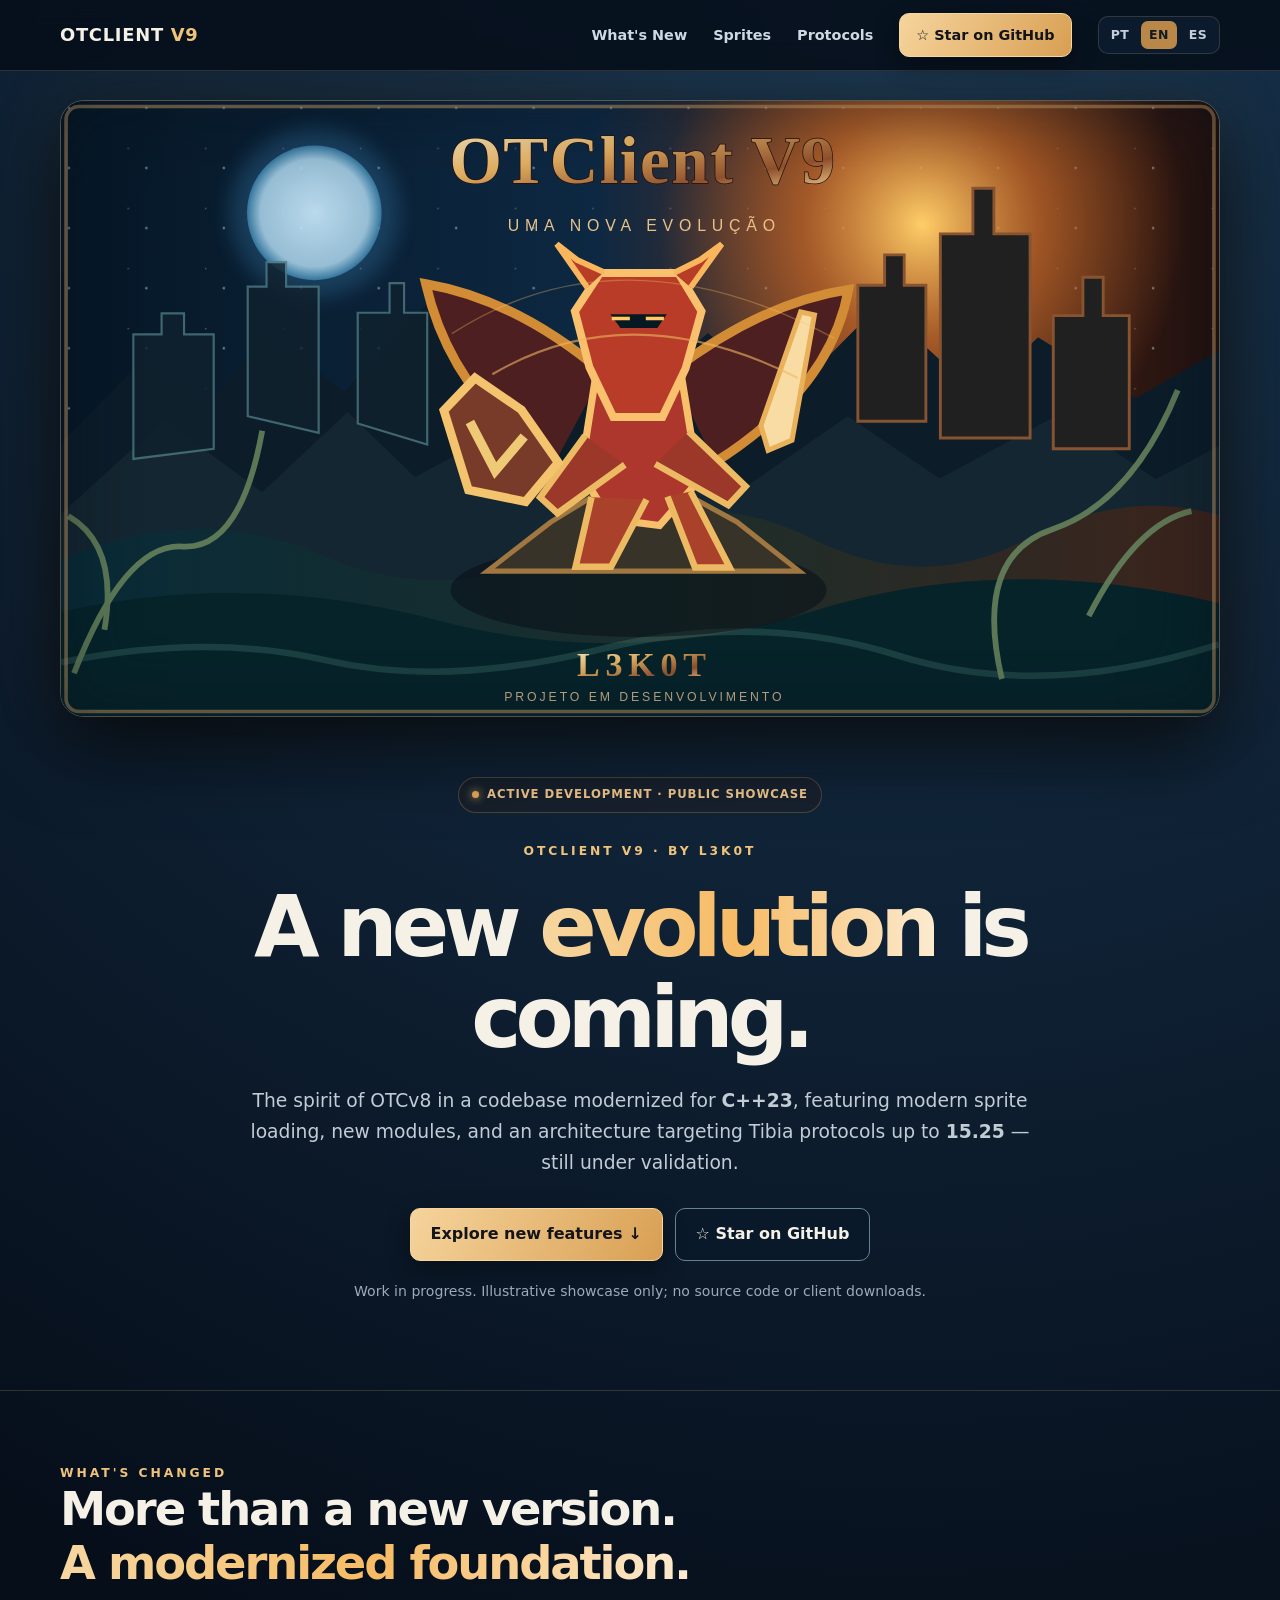
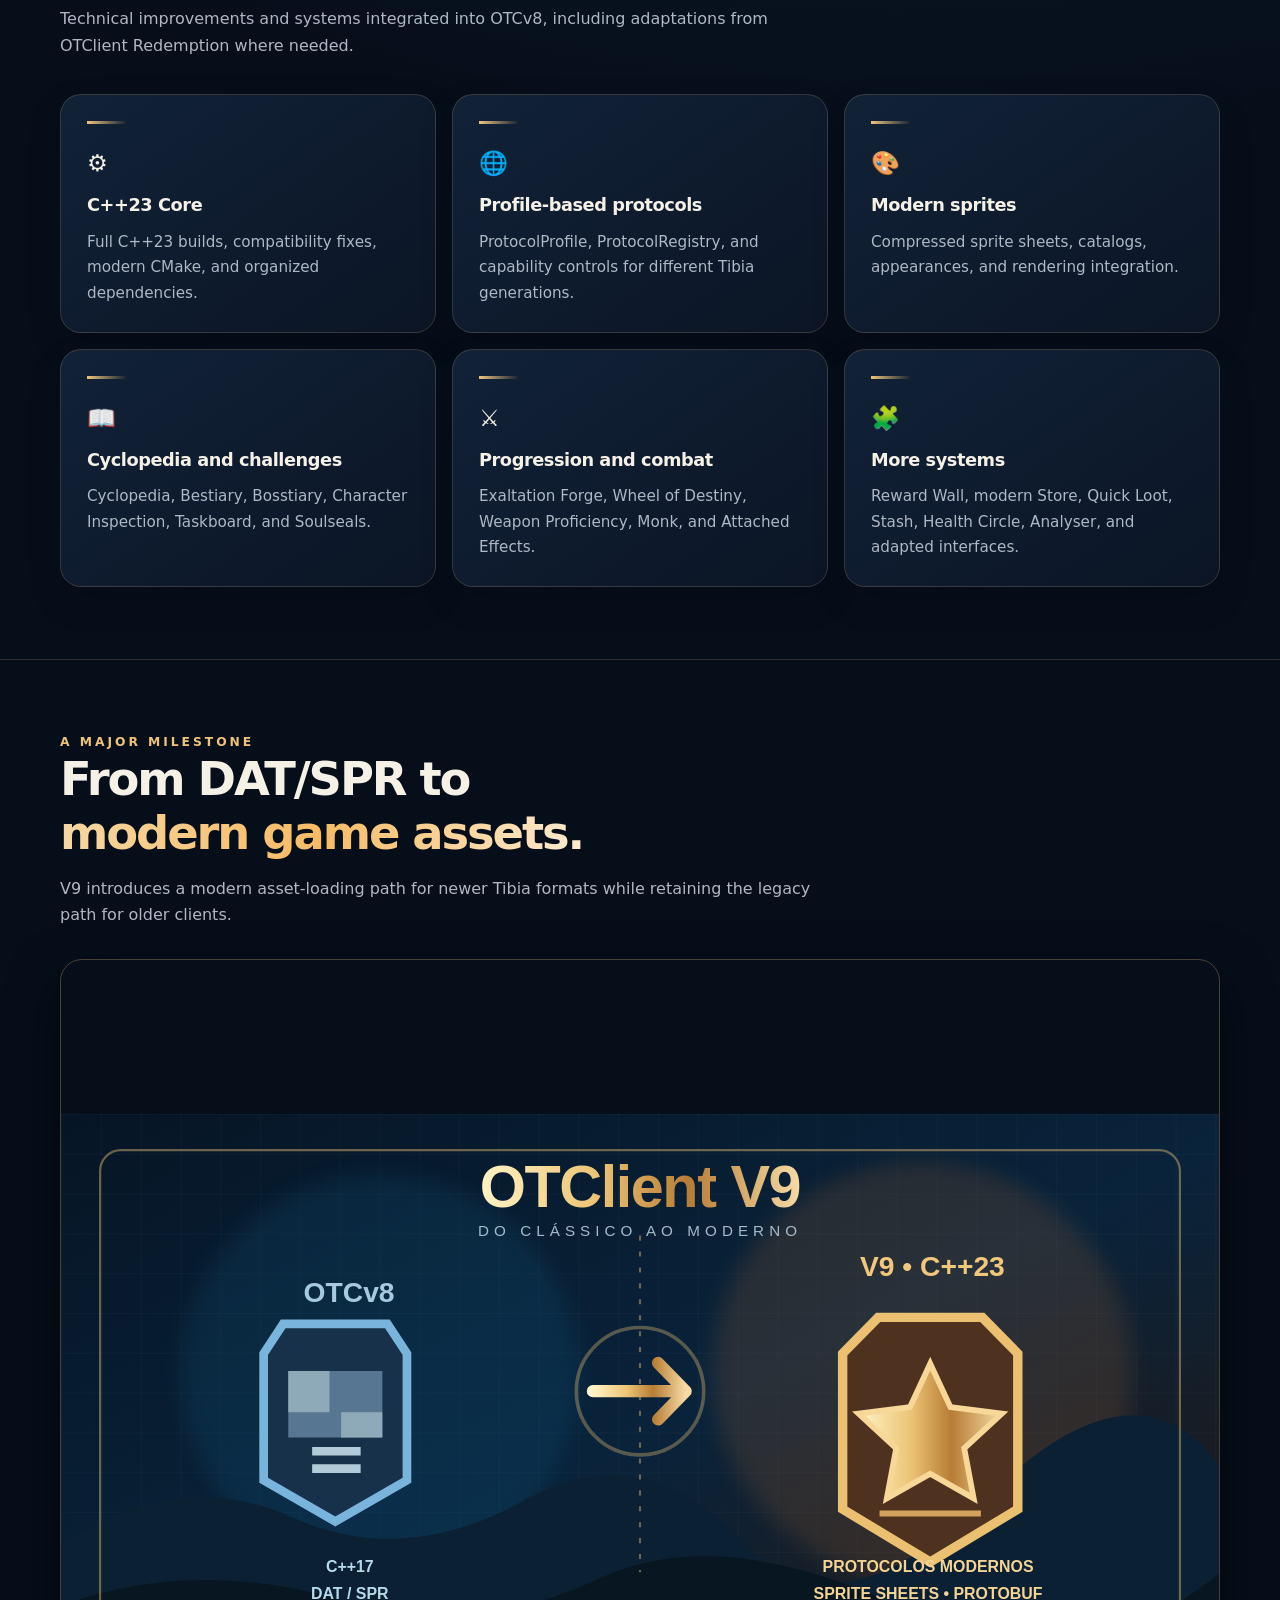
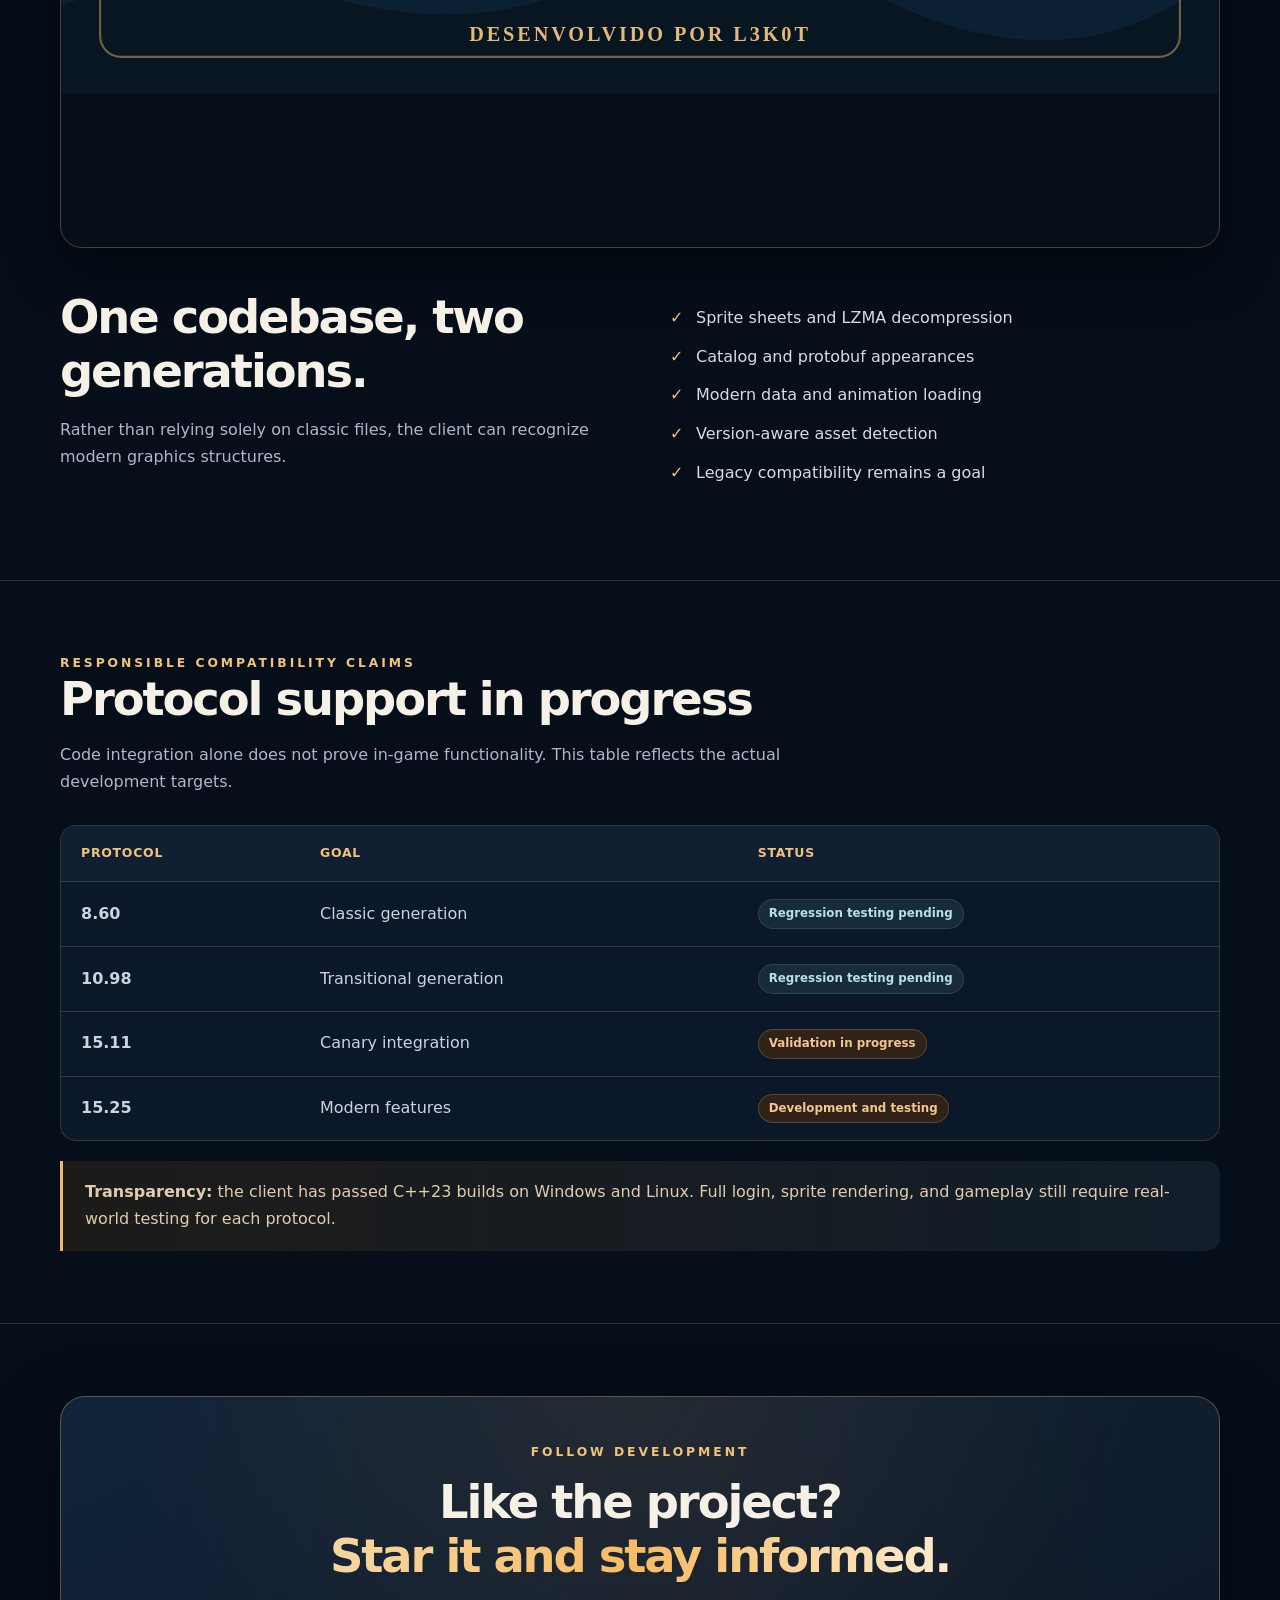
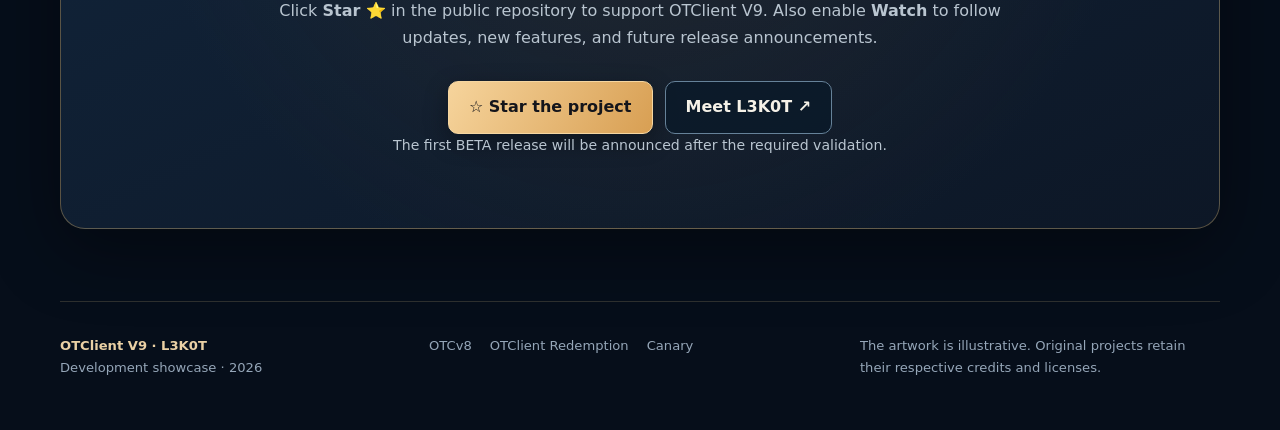
==== index-en.html @ f866f96a "i18n: add full EN showcase site" ====
<!doctype html>
<html lang="en">
<head>
  <meta charset="utf-8" />
  <meta name="viewport" content="width=device-width, initial-scale=1" />
  <meta name="color-scheme" content="dark" />
  <meta name="theme-color" content="#070e1b" />
  <meta name="description" content="OTClient V9 by L3K0T: a C++23 evolution of OTCv8 with modern sprites, protocols, and Tibia systems under development." />
  <title>OTClient V9 | The Next Evolution — L3K0T</title>
<link rel="alternate" hreflang="pt-BR" href="index.html" /><link rel="alternate" hreflang="en" href="index-en.html" /><link rel="alternate" hreflang="es" href="index-es.html" />
  <style>
    :root { --bg: #060e1a; --bg2:#0b1728; --panel:#0e1b2d; --white:#f5f1e7; --muted:#aeb8c4; --gold:#f0c37b; --gold2:#ae7946; --blue:#59b9ff; --line:rgba(228,197,141,.18); --radius:21px; }
    * {box-sizing: border-box}
    html {scroll-behavior:smooth}
    body { margin:0; background:radial-gradient(circle at 70% 0%, #193752 0,transparent 33%),var(--bg); font:16px/1.67 system-ui,-apple-system,BlinkMacSystemFont,"Segoe UI",sans-serif; color:var(--white); }
    a {color:inherit; text-decoration:none}
    a:focus-visible,button:focus-visible {outline:3px solid var(--blue);outline-offset:4px}
    img {max-width:100%;display:block}
    ::selection {background:#a67943;color:#07101a}
    .wrap {width:min(1160px,calc(100% - 42px));margin:0 auto}
    .nav {position:sticky;top:0;z-index:20; background:rgba(6,14,26,.87);border-bottom:1px solid var(--line);backdrop-filter:blur(16px)}
    .navin {display:flex;align-items:center;justify-content:space-between;gap:22px;min-height:70px}
    .brand {font-weight:900;font-size:1.12rem;letter-spacing:.04em;white-space:nowrap}
    .brand b {color:var(--gold)}
    .links {display:flex;gap:26px;align-items:center;font-size:.9rem;font-weight:650;color:#cfd9e4}
    .links>a:not(.navcta):hover{color:var(--gold)}
    .navcta,.button {display:inline-flex;gap:10px;align-items:center;justify-content:center;padding:12px 20px;border-radius:10px; font-weight:800;background:linear-gradient(120deg,#f6d49c,#d89f53);color:#14151b;border:1px solid #f5d6a1;box-shadow:0 8px 25px #0005;transition:transform .18s,filter .18s}
    .navcta {padding:9px 16px}
    .button:hover,.navcta:hover {transform:translateY(-2px);filter:brightness(1.07)}
    .button.secondary {background:rgba(8,24,41,.75);color:var(--white);border-color:#668299;box-shadow:none}
    .hero {padding:29px 0 8px}
    .art {position:relative;border:1px solid #c8a46a5a;border-radius:24px;overflow:hidden;box-shadow:0 28px 80px #000b,0 0 80px #98702e1c}
    .art img {width:100%;height:auto;object-fit:cover}
    .art:after {content:"";position:absolute;inset:0;pointer-events:none;box-shadow:inset 0 0 75px #07111b7c}
    .status {display:inline-flex;align-items:center;gap:8px;padding:7px 13px;border-radius:100px;border:1px solid #9a754b70;color:#f1c88c;background:#301d103b;font-weight:700;letter-spacing:.08em;font-size:.73rem;text-transform:uppercase}
    .dot {width:7px;height:7px;background:#e6a957;border-radius:50%;box-shadow:0 0 9px #dbb16d}
    .intro {text-align:center;padding:52px 0 72px;max-width:870px;margin:0 auto}
    .eyebrow {text-transform:uppercase;letter-spacing:.24em;color:var(--gold);font-weight:800;font-size:.77rem}
    h1,h2,h3,p{margin-top:0}
    h1 {font-size:clamp(2.5rem,7vw,5.3rem);line-height:1.07;letter-spacing:-.07em;margin:21px 0;font-weight:900}
    h2 {font-size:clamp(1.85rem,3.9vw,2.9rem);letter-spacing:-.045em;line-height:1.16;margin-bottom:15px}
    .gradient {background:linear-gradient(90deg,#f6d7a1,#f7bb64,#fcebd0);color:transparent;background-clip:text}
    .lead{font-size:clamp(1rem,2.3vw,1.17rem);color:#c2ccd5;max-width:780px;margin:0 auto 24px}
    .actions{display:flex;justify-content:center;flex-wrap:wrap;gap:12px;margin-top:30px}
    .small-note{color:#9cabb9;font-size:.88rem;margin-top:19px}
    .section{padding:72px 0;border-top:1px solid var(--line)}
    .section .sub{color:var(--muted);max-width:770px;margin-bottom:30px}
    .section-head {max-width:780px;margin-bottom:35px}
    .cards {display:grid;grid-template-columns:repeat(3,minmax(0,1fr));gap:16px}
    .card {padding:26px;border-radius:var(--radius);border:1px solid var(--line);background:linear-gradient(145deg,#112237,#0b1525);box-shadow:0 14px 35px #0002}
    .card::before{content:"";display:block;width:40px;height:3px;background:linear-gradient(90deg,var(--gold),transparent);margin-bottom:20px}
    .card h3 {font-size:1.11rem;margin-bottom:9px;letter-spacing:-.025em}
    .card p {margin:0;color:var(--muted);font-size:.95rem}
    .card .icon {font-size:1.45rem;display:inline-block;margin-bottom:8px}
    .card.tall {grid-column:span 2}
    .visual {border-radius:22px;overflow:hidden;border:1px solid #b99a685e;box-shadow:0 20px 50px #0008}
    .visual img {width:100%}
    .split {display:grid;grid-template-columns:1fr 1fr;align-items:center;gap:60px;margin-top:36px}
    .split h2 {margin-bottom:18px}
    .checks {display:grid;gap:12px;padding:0;margin:21px 0;list-style:none;color:#d5dce5}
    .checks li {padding-left:26px;position:relative}
    .checks li:before {content:"✓";position:absolute;left:0;color:var(--gold);font-weight:900}
    .table-wrap{overflow-x:auto;border:1px solid var(--line);border-radius:16px;background:#0b1829}
    table{width:100%;border-collapse:collapse;text-align:left;min-width:550px}
    th,td{padding:17px 20px;border-bottom:1px solid var(--line)}
    th{color:var(--gold);font-size:.78rem;letter-spacing:.06em;text-transform:uppercase;background:#101f31}
    td{color:#cbd4de}
    tr:last-child td{border:0}
    .phase{display:inline-block;border-radius:20px;padding:4px 10px;font-size:.74rem;font-weight:800;white-space:nowrap;background:#172b3a;color:#b8dfef;border:1px solid #4784a04f}
    .phase.warn {background:#302216;color:#f4c693;border-color:#a27e4f63}
    .notice{border-left:3px solid #efb969;background:linear-gradient(90deg,#30271a89,#121e2a);border-radius:0 14px 14px 0;padding:18px 22px;color:#e0cdb0;margin-top:20px}
    .divider {height:1px;background:var(--line);margin:30px 0}
    .cta {padding:45px 40px;text-align:center;background:radial-gradient(circle at 50% 0%,#5e462b42,transparent 70%),linear-gradient(155deg,#11243a,#0d1726);border:1px solid #f3c87d55;border-radius:25px;box-shadow:0 20px 70px #0006}
    .cta h2{max-width:750px;margin:14px auto}
    .cta p{max-width:730px;color:#b9c5d0;margin:0 auto 25px}
    .footer {padding:33px 0 52px;display:flex;justify-content:space-between;gap:25px;flex-wrap:wrap;color:#95a6b8;font-size:.82rem;border-top:1px solid var(--line)}
    .footer strong{color:#ead0a4}
    .foot-links{display:flex;gap:18px;flex-wrap:wrap}
    .foot-links a:hover{color:var(--gold)}
    @media(max-width:840px){.cards{grid-template-columns:repeat(2,minmax(0,1fr))}.split{grid-template-columns:1fr;gap:30px}.links a:not(.navcta){display:none}}
    @media(max-width:600px){.wrap{width:min(100% - 28px,1160px)}.navin{min-height:62px}.brand{font-size:.99rem}.navcta{padding:7px 11px;font-size:.8rem}.hero{padding-top:14px}.art{border-radius:14px}.intro{padding:37px 0 50px}h1{letter-spacing:-.055em}.section{padding:49px 0}.cards{grid-template-columns:1fr}.card.tall{grid-column:span 1}.card{padding:23px}.cta{padding:35px 19px}.footer{padding-bottom:32px}}
    @media(prefers-reduced-motion:reduce){html{scroll-behavior:auto}.button,.navcta{transition:none}}

    .lang-switch{display:flex;align-items:center;gap:4px;border:1px solid var(--line);border-radius:10px;padding:4px;background:#0b1a2c}
    .lang-switch a{font-size:.78rem;line-height:1.3;font-weight:800;letter-spacing:.03em;color:#c5cfdb;padding:6px 8px;border-radius:7px}
    .lang-switch a[aria-current="page"]{background:#b98848;color:#111a25}
    .lang-switch a:hover:not([aria-current="page"]){background:#203a53;color:#fff}
    @media(max-width:600px){.links{gap:8px}.links .navcta{display:none}.lang-switch a{padding:6px}.navin{gap:9px}}
  </style>
</head>
<body>
<header class="nav"><div class="wrap navin">
  <a href="#inicio" class="brand">OTCLIENT <b>V9</b></a>
  <nav class="links" aria-label="Main navigation">
    <a href="#novidades">What's New</a><a href="#graficos">Sprites</a><a href="#protocolos">Protocols</a>
    <a class="navcta" data-project-link href="https://github.com/l3k0t">☆ Star on GitHub</a>
    <div class="lang-switch" role="navigation" aria-label="Choose language"><a href="index.html" lang="pt-BR" hreflang="pt-BR" title="Português">PT</a><a href="index-en.html" lang="en" hreflang="en" title="English" aria-current="page">EN</a><a href="index-es.html" lang="es" hreflang="es" title="Español">ES</a></div>
  </nav>
</div></header>
<main id="inicio">
  <div class="wrap hero"><div class="art"><img src="assets/otclient-v9-arte-principal.svg" width="1672" height="941" alt="OTClient V9 2D fantasy illustration featuring a warrior, magic, and monsters" fetchpriority="high"></div></div>
  <section class="wrap intro">
    <span class="status"><span class="dot"></span> Active development · Public showcase</span>
    <div class="eyebrow" style="margin-top:28px">OTClient V9 · By L3K0T</div>
    <h1>A new <span class="gradient">evolution</span> is coming.</h1>
    <p class="lead">The spirit of OTCv8 in a codebase modernized for <strong>C++23</strong>, featuring modern sprite loading, new modules, and an architecture targeting Tibia protocols up to <strong>15.25</strong> — still under validation.</p>
    <div class="actions"><a class="button" href="#novidades">Explore new features ↓</a><a class="button secondary" data-project-link href="https://github.com/l3k0t">☆ Star on GitHub</a></div>
    <p class="small-note">Work in progress. Illustrative showcase only; no source code or client downloads.</p>
  </section>

  <section class="section" id="novidades"><div class="wrap">
    <div class="section-head"><div class="eyebrow">What's changed</div><h2>More than a new version.<br><span class="gradient">A modernized foundation.</span></h2><p class="sub">Technical improvements and systems integrated into OTCv8, including adaptations from OTClient Redemption where needed.</p></div>
    <div class="cards">
      <article class="card"><span class="icon">⚙️</span><h3>C++23 Core</h3><p>Full C++23 builds, compatibility fixes, modern CMake, and organized dependencies.</p></article>
      <article class="card"><span class="icon">🌐</span><h3>Profile-based protocols</h3><p>ProtocolProfile, ProtocolRegistry, and capability controls for different Tibia generations.</p></article>
      <article class="card"><span class="icon">🎨</span><h3>Modern sprites</h3><p>Compressed sprite sheets, catalogs, appearances, and rendering integration.</p></article>
      <article class="card"><span class="icon">📖</span><h3>Cyclopedia and challenges</h3><p>Cyclopedia, Bestiary, Bosstiary, Character Inspection, Taskboard, and Soulseals.</p></article>
      <article class="card"><span class="icon">⚔️</span><h3>Progression and combat</h3><p>Exaltation Forge, Wheel of Destiny, Weapon Proficiency, Monk, and Attached Effects.</p></article>
      <article class="card"><span class="icon">🧩</span><h3>More systems</h3><p>Reward Wall, modern Store, Quick Loot, Stash, Health Circle, Analyser, and adapted interfaces.</p></article>
    </div>
  </div></section>

  <section class="section" id="graficos"><div class="wrap">
    <div class="eyebrow">A major milestone</div><h2>From DAT/SPR to<br><span class="gradient">modern game assets.</span></h2>
    <p class="sub">V9 introduces a modern asset-loading path for newer Tibia formats while retaining the legacy path for older clients.</p>
    <div class="visual"><img src="assets/otclient-v9-evolucao.svg" loading="lazy" width="1774" height="887" alt="OTClient V9 2D artwork illustrating the evolution from classic to modern"></div>
    <div class="split">
      <div><h2>One codebase, two generations.</h2><p class="sub">Rather than relying solely on classic files, the client can recognize modern graphics structures.</p></div>
      <ul class="checks"><li>Sprite sheets and LZMA decompression</li><li>Catalog and protobuf appearances</li><li>Modern data and animation loading</li><li>Version-aware asset detection</li><li>Legacy compatibility remains a goal</li></ul>
    </div>
  </div></section>

  <section class="section" id="protocolos"><div class="wrap">
    <div class="eyebrow">Responsible compatibility claims</div><h2>Protocol support in progress</h2><p class="sub">Code integration alone does not prove in-game functionality. This table reflects the actual development targets.</p>
    <div class="table-wrap"><table aria-label="OTClient V9 protocol status"><thead><tr><th>Protocol</th><th>Goal</th><th>Status</th></tr></thead><tbody>
      <tr><td><strong>8.60</strong></td><td>Classic generation</td><td><span class="phase">Regression testing pending</span></td></tr>
      <tr><td><strong>10.98</strong></td><td>Transitional generation</td><td><span class="phase">Regression testing pending</span></td></tr>
      <tr><td><strong>15.11</strong></td><td>Canary integration</td><td><span class="phase warn">Validation in progress</span></td></tr>
      <tr><td><strong>15.25</strong></td><td>Modern features</td><td><span class="phase warn">Development and testing</span></td></tr>
    </tbody></table></div>
    <div class="notice"><strong>Transparency:</strong> the client has passed C++23 builds on Windows and Linux. Full login, sprite rendering, and gameplay still require real-world testing for each protocol.</div>
  </div></section>

  <section class="section"><div class="wrap"><div class="cta">
    <div class="eyebrow">Follow development</div>
    <h2>Like the project?<br><span class="gradient">Star it and stay informed.</span></h2>
    <p>Click <strong>Star ⭐</strong> in the public repository to support OTClient V9. Also enable <strong>Watch</strong> to follow updates, new features, and future release announcements.</p>
    <div class="actions"><a class="button" data-project-link href="https://github.com/l3k0t">☆ Star the project</a><a class="button secondary" href="https://github.com/l3k0t" target="_blank" rel="noreferrer">Meet L3K0T ↗</a></div>
    <p class="small-note">The first BETA release will be announced after the required validation.</p>
  </div></div></section>
</main>
<footer class="wrap footer"><div><strong>OTClient V9 · L3K0T</strong><div>Development showcase · 2026</div></div><div class="foot-links"><a href="https://github.com/OTCv8/otcv8-dev">OTCv8</a><a href="https://github.com/opentibiabr/otclient">OTClient Redemption</a><a href="https://github.com/opentibiabr/canary">Canary</a></div><div style="max-width:360px">The artwork is illustrative. Original projects retain their respective credits and licenses.</div></footer>
<script>
  // Em GitHub Pages, aponta automaticamente para o repositório que hospeda este site.
  // Em visualização local, usa o nome sugerido para o repositório público.
  const repoName = window.location.hostname.endsWith('.github.io')
    ? (window.location.pathname.split('/').filter(Boolean)[0] || 'OTClient-V9-Showcase')
    : 'OTClient-V9-Showcase';
  const projectUrl = 'https://github.com/l3k0t/' + encodeURIComponent(repoName);
  document.querySelectorAll('[data-project-link]').forEach(link => {
    link.href = projectUrl;
    link.target = '_blank';
    link.rel = 'noopener noreferrer';
  });
</script>
</body>
</html>
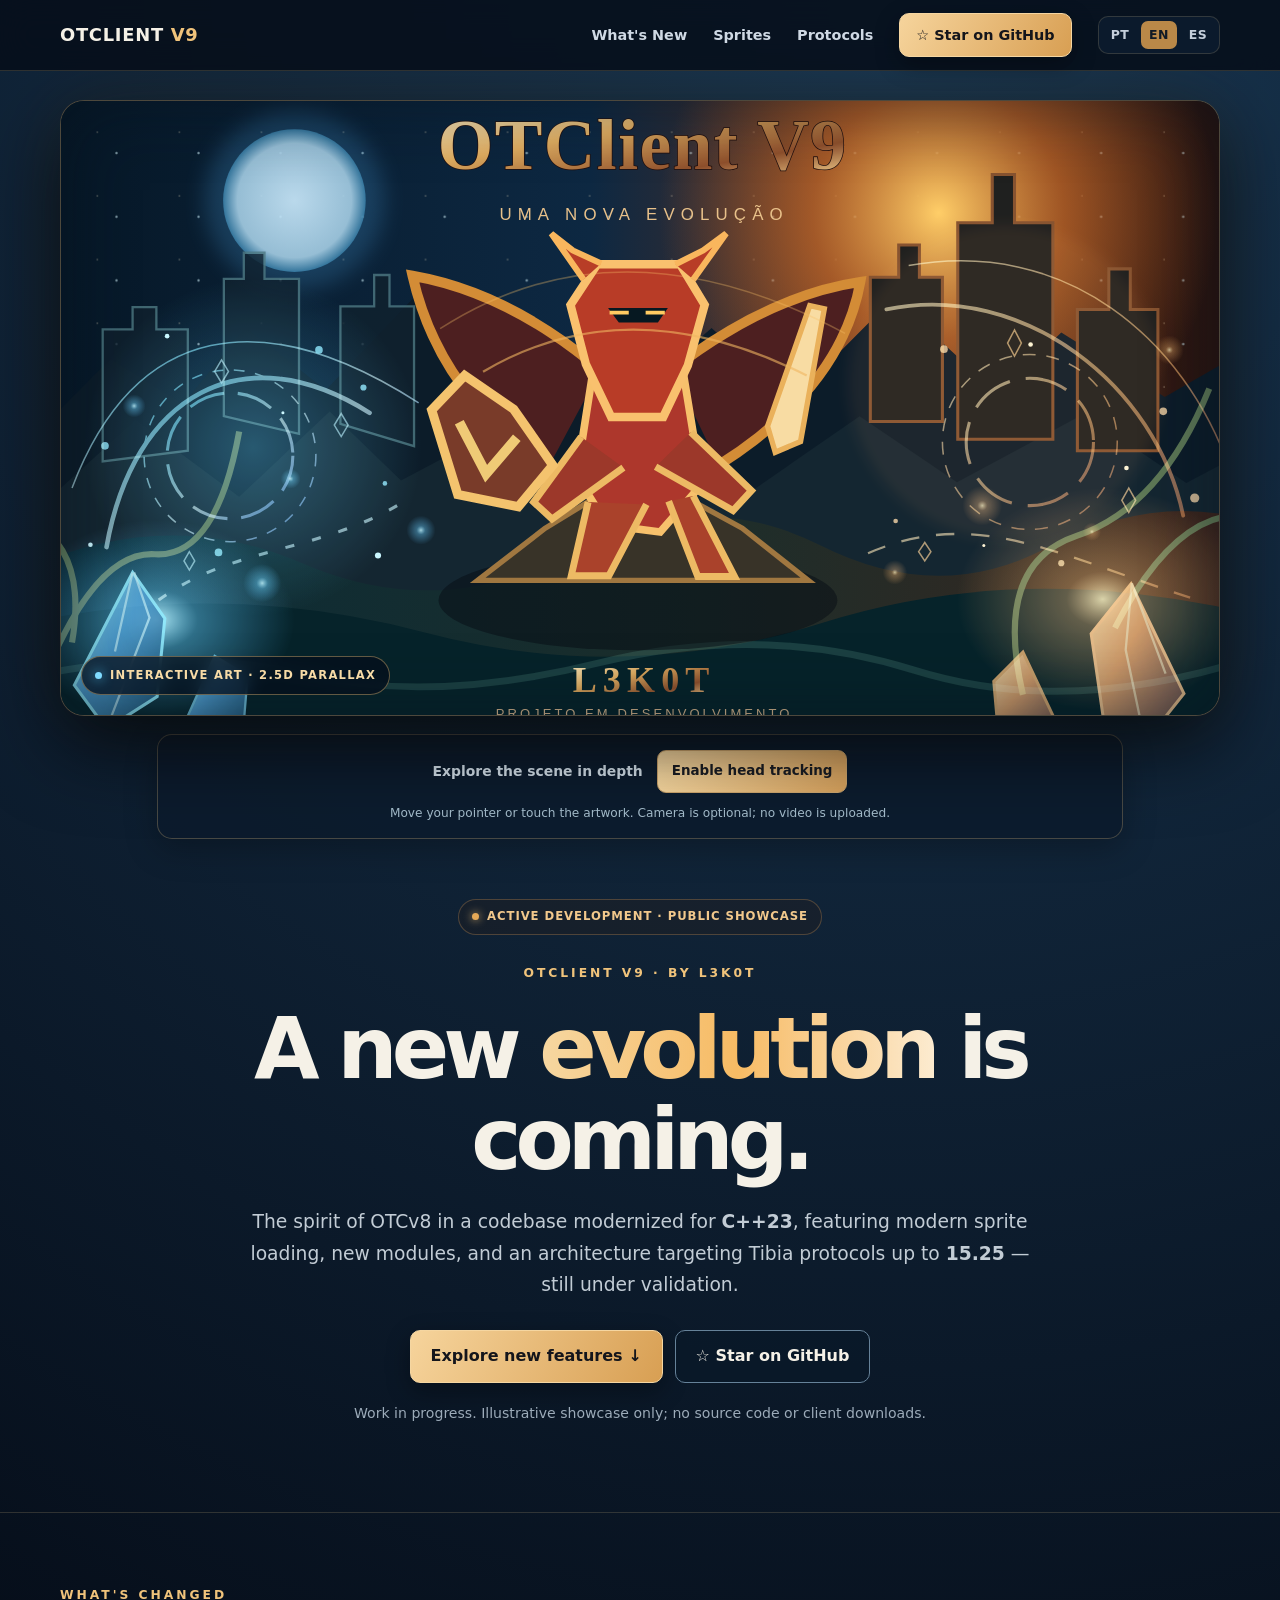
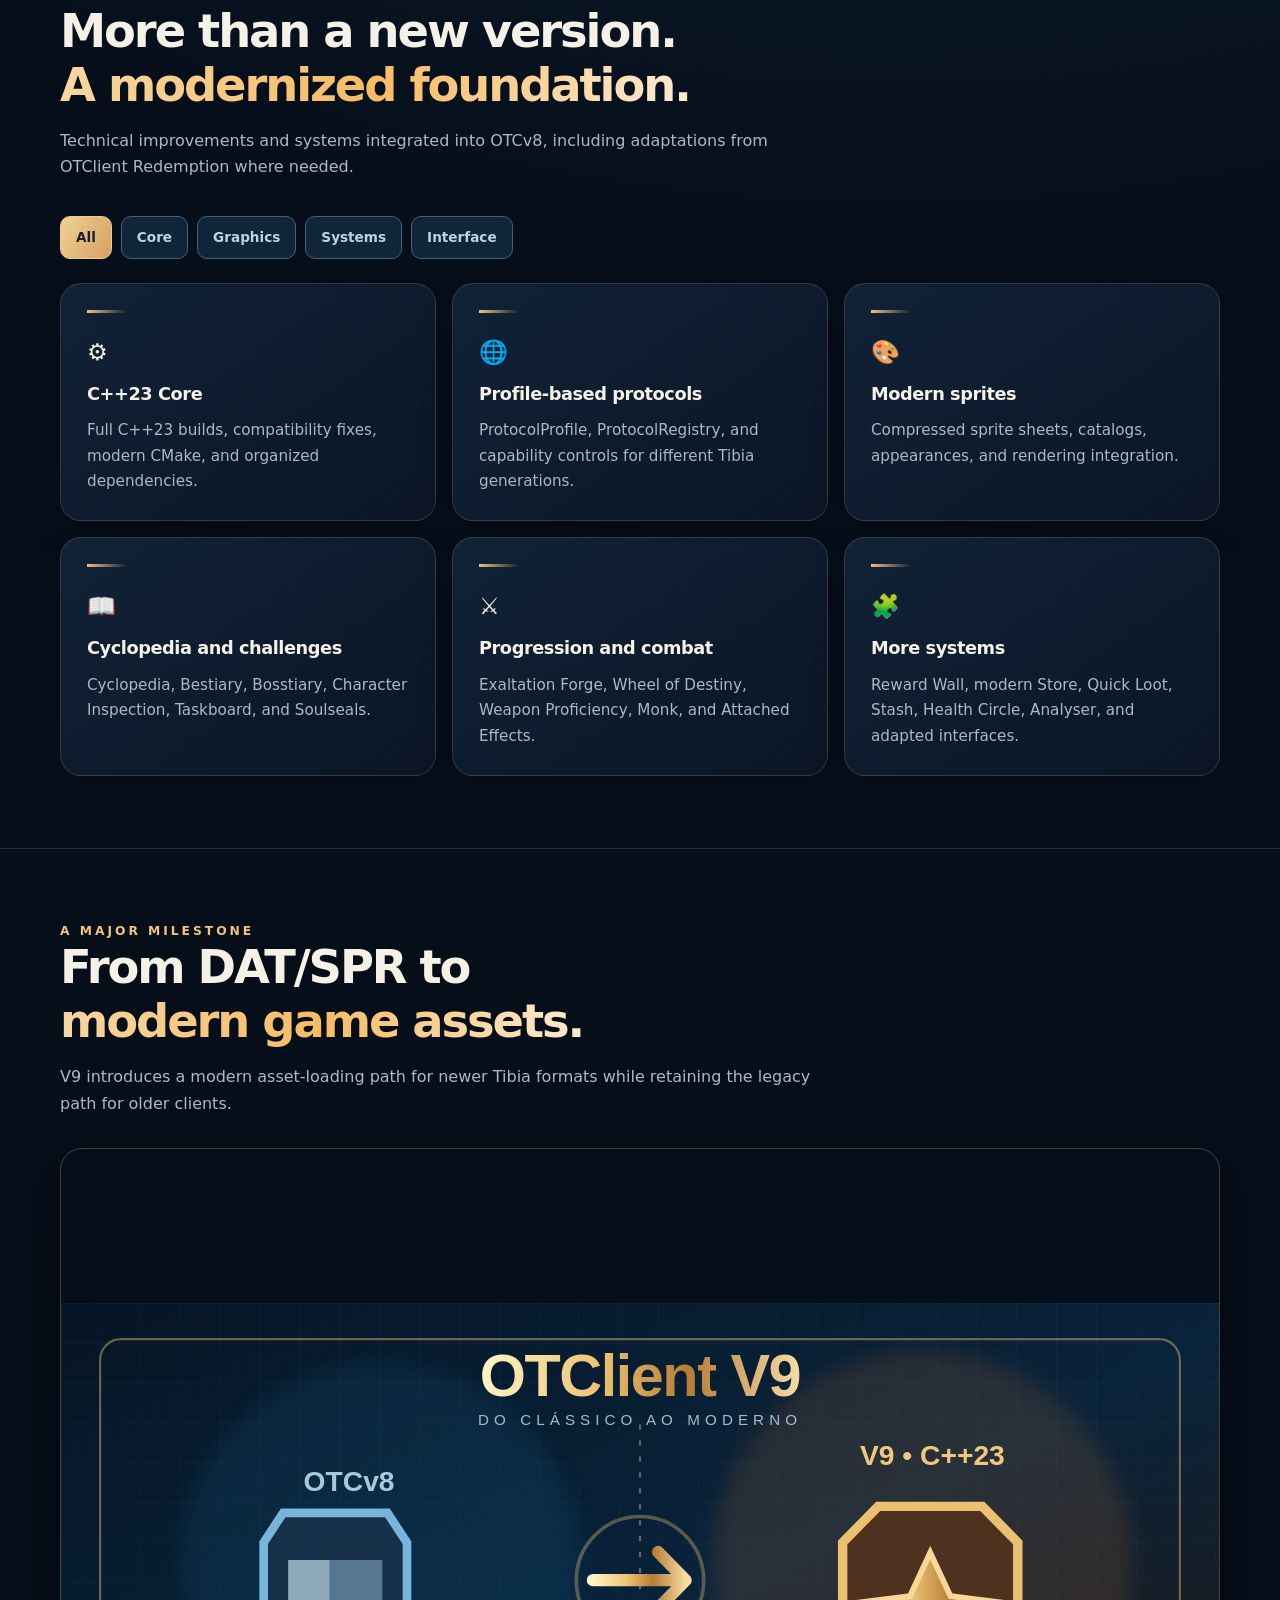
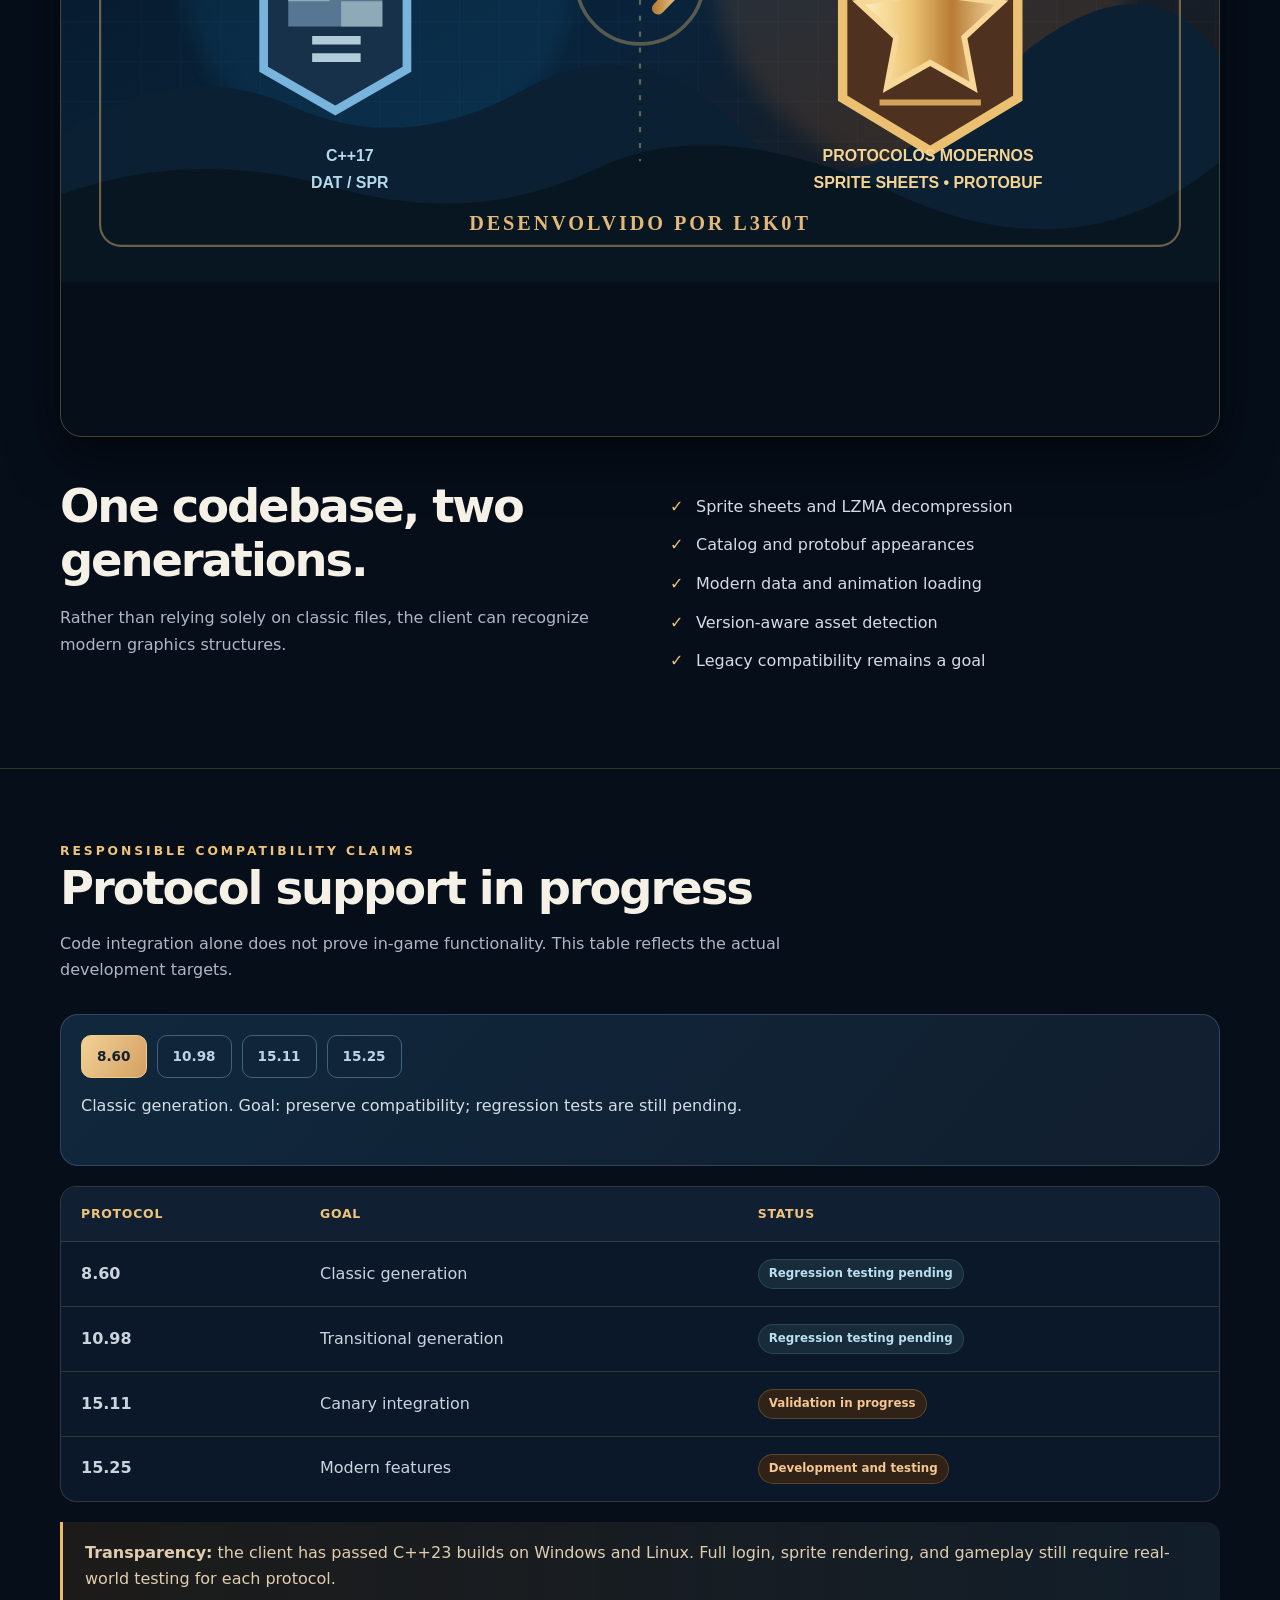
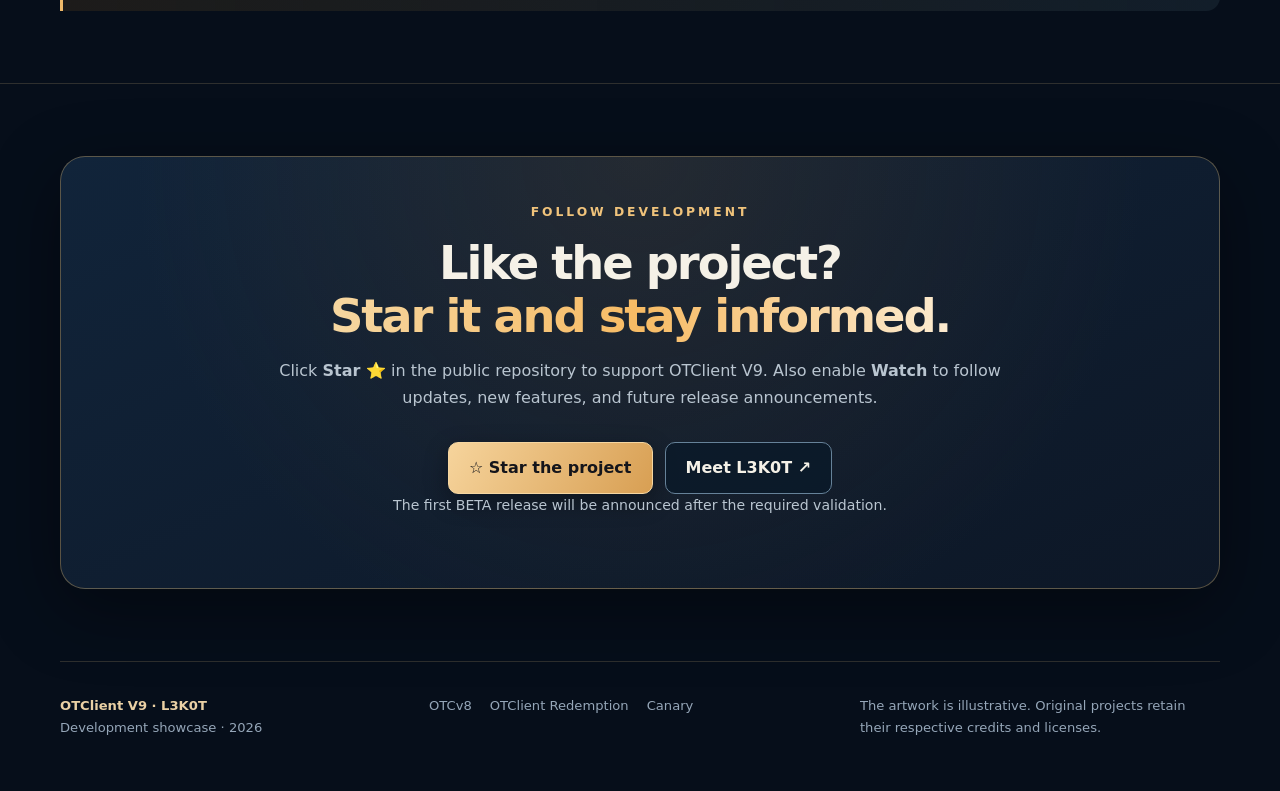
==== commit 20d5027b: "feat(showcase): enable layered head-tracking and interactive presentation (en)" ====
--- a/index-en.html
+++ b/index-en.html
@@ -77,7 +77,7 @@
     .footer strong{color:#ead0a4}
     .foot-links{display:flex;gap:18px;flex-wrap:wrap}
     .foot-links a:hover{color:var(--gold)}
-    @media(max-width:840px){.cards{grid-template-columns:repeat(2,minmax(0,1fr))}.split{grid-template-columns:1fr;gap:30px}.links a:not(.navcta){display:none}}
+    @media(max-width:840px){.cards{grid-template-columns:repeat(2,minmax(0,1fr))}.split{grid-template-columns:1fr;gap:30px}.links > a:not(.navcta){display:none}}
     @media(max-width:600px){.wrap{width:min(100% - 28px,1160px)}.navin{min-height:62px}.brand{font-size:.99rem}.navcta{padding:7px 11px;font-size:.8rem}.hero{padding-top:14px}.art{border-radius:14px}.intro{padding:37px 0 50px}h1{letter-spacing:-.055em}.section{padding:49px 0}.cards{grid-template-columns:1fr}.card.tall{grid-column:span 1}.card{padding:23px}.cta{padding:35px 19px}.footer{padding-bottom:32px}}
     @media(prefers-reduced-motion:reduce){html{scroll-behavior:auto}.button,.navcta{transition:none}}
 
@@ -87,8 +87,10 @@
     .lang-switch a:hover:not([aria-current="page"]){background:#203a53;color:#fff}
     @media(max-width:600px){.links{gap:8px}.links .navcta{display:none}.lang-switch a{padding:6px}.navin{gap:9px}}
   </style>
+  <link rel="stylesheet" href="assets/v9-effects.css" />
 </head>
 <body>
+<div class="scroll-progress" data-scroll-progress aria-hidden="true"></div>
 <header class="nav"><div class="wrap navin">
   <a href="#inicio" class="brand">OTCLIENT <b>V9</b></a>
   <nav class="links" aria-label="Main navigation">
@@ -98,7 +100,23 @@
   </nav>
 </div></header>
 <main id="inicio">
-  <div class="wrap hero"><div class="art"><img src="assets/otclient-v9-arte-principal.svg" width="1672" height="941" alt="OTClient V9 2D fantasy illustration featuring a warrior, magic, and monsters" fetchpriority="high"></div></div>
+  <div class="wrap hero">
+  <div class="art hero-parallax" data-parallax-stage aria-label="Layered OTClient V9 fantasy scene">
+    <img class="parallax-layer parallax-base" data-depth="5" src="assets/otclient-v9-arte-principal.svg" width="1600" height="850" alt="Layered OTClient V9 fantasy scene" fetchpriority="high" />
+    <img class="parallax-layer parallax-magic" data-depth="15" src="assets/v9-parallax-magic.svg" width="1600" height="850" alt="" aria-hidden="true" />
+    <img class="parallax-layer parallax-sparks" data-depth="28" src="assets/v9-parallax-sparks.svg" width="1600" height="850" alt="" aria-hidden="true" />
+    <span class="parallax-flag"><span class="spark" aria-hidden="true"></span>INTERACTIVE ART · 2.5D PARALLAX</span>
+  </div>
+  <div class="headtrack-controls">
+    <div class="headtrack-panel">
+      <span class="headtrack-label">Explore the scene in depth</span>
+      <button type="button" class="headtrack-btn" data-head-start>Enable head tracking</button>
+      <button type="button" class="headtrack-btn secondary" data-head-stop hidden>Turn off camera</button>
+      <p class="headtrack-status" role="status" aria-live="polite" data-head-status>Move the pointer or touch the artwork. Camera is optional.</p>
+    </div>
+  </div>
+  <video class="sensor-video" data-head-video autoplay muted playsinline aria-hidden="true"></video>
+</div>
   <section class="wrap intro">
     <span class="status"><span class="dot"></span> Active development · Public showcase</span>
     <div class="eyebrow" style="margin-top:28px">OTClient V9 · By L3K0T</div>
@@ -110,13 +128,20 @@
 
   <section class="section" id="novidades"><div class="wrap">
     <div class="section-head"><div class="eyebrow">What's changed</div><h2>More than a new version.<br><span class="gradient">A modernized foundation.</span></h2><p class="sub">Technical improvements and systems integrated into OTCv8, including adaptations from OTClient Redemption where needed.</p></div>
+    <div class="feature-explorer" role="group" aria-label="Explore features:">
+  <button type="button" data-feature-filter="all" aria-pressed="true">All</button>
+  <button type="button" data-feature-filter="core" aria-pressed="false">Core</button>
+  <button type="button" data-feature-filter="graphics" aria-pressed="false">Graphics</button>
+  <button type="button" data-feature-filter="systems" aria-pressed="false">Systems</button>
+  <button type="button" data-feature-filter="interface" aria-pressed="false">Interface</button>
+</div>
     <div class="cards">
-      <article class="card"><span class="icon">⚙️</span><h3>C++23 Core</h3><p>Full C++23 builds, compatibility fixes, modern CMake, and organized dependencies.</p></article>
-      <article class="card"><span class="icon">🌐</span><h3>Profile-based protocols</h3><p>ProtocolProfile, ProtocolRegistry, and capability controls for different Tibia generations.</p></article>
-      <article class="card"><span class="icon">🎨</span><h3>Modern sprites</h3><p>Compressed sprite sheets, catalogs, appearances, and rendering integration.</p></article>
-      <article class="card"><span class="icon">📖</span><h3>Cyclopedia and challenges</h3><p>Cyclopedia, Bestiary, Bosstiary, Character Inspection, Taskboard, and Soulseals.</p></article>
-      <article class="card"><span class="icon">⚔️</span><h3>Progression and combat</h3><p>Exaltation Forge, Wheel of Destiny, Weapon Proficiency, Monk, and Attached Effects.</p></article>
-      <article class="card"><span class="icon">🧩</span><h3>More systems</h3><p>Reward Wall, modern Store, Quick Loot, Stash, Health Circle, Analyser, and adapted interfaces.</p></article>
+      <article class="card" data-feature="core"><span class="icon">⚙️</span><h3>C++23 Core</h3><p>Full C++23 builds, compatibility fixes, modern CMake, and organized dependencies.</p></article>
+      <article class="card" data-feature="core"><span class="icon">🌐</span><h3>Profile-based protocols</h3><p>ProtocolProfile, ProtocolRegistry, and capability controls for different Tibia generations.</p></article>
+      <article class="card" data-feature="graphics"><span class="icon">🎨</span><h3>Modern sprites</h3><p>Compressed sprite sheets, catalogs, appearances, and rendering integration.</p></article>
+      <article class="card" data-feature="systems"><span class="icon">📖</span><h3>Cyclopedia and challenges</h3><p>Cyclopedia, Bestiary, Bosstiary, Character Inspection, Taskboard, and Soulseals.</p></article>
+      <article class="card" data-feature="systems"><span class="icon">⚔️</span><h3>Progression and combat</h3><p>Exaltation Forge, Wheel of Destiny, Weapon Proficiency, Monk, and Attached Effects.</p></article>
+      <article class="card" data-feature="interface"><span class="icon">🧩</span><h3>More systems</h3><p>Reward Wall, modern Store, Quick Loot, Stash, Health Circle, Analyser, and adapted interfaces.</p></article>
     </div>
   </div></section>
 
@@ -132,6 +157,10 @@
 
   <section class="section" id="protocolos"><div class="wrap">
     <div class="eyebrow">Responsible compatibility claims</div><h2>Protocol support in progress</h2><p class="sub">Code integration alone does not prove in-game functionality. This table reflects the actual development targets.</p>
+    <div class="protocol-explorer" role="group" aria-label="Explore protocol status:">
+  <div class="protocol-switch"><button type="button" data-protocol-button="8.60" aria-pressed="true">8.60</button><button type="button" data-protocol-button="10.98" aria-pressed="false">10.98</button><button type="button" data-protocol-button="15.11" aria-pressed="false">15.11</button><button type="button" data-protocol-button="15.25" aria-pressed="false">15.25</button></div>
+  <p class="protocol-description" data-protocol-description>Classic generation. Goal: preserve compatibility; regression tests are still pending.</p>
+</div>
     <div class="table-wrap"><table aria-label="OTClient V9 protocol status"><thead><tr><th>Protocol</th><th>Goal</th><th>Status</th></tr></thead><tbody>
       <tr><td><strong>8.60</strong></td><td>Classic generation</td><td><span class="phase">Regression testing pending</span></td></tr>
       <tr><td><strong>10.98</strong></td><td>Transitional generation</td><td><span class="phase">Regression testing pending</span></td></tr>
@@ -163,5 +192,6 @@
     link.rel = 'noopener noreferrer';
   });
 </script>
+<script src="assets/v9-interactive.js" defer></script>
 </body>
 </html>
--- a/assets/v9-effects.css
+++ b/assets/v9-effects.css
@@ -0,0 +1,48 @@
+/* OTClient V9 — accessible progressive visual effects */
+:root{--v9-ease:cubic-bezier(.22,1,.36,1)}
+html{scroll-padding-top:84px}
+body{overflow-x:hidden}
+.scroll-progress{position:fixed;z-index:1000;left:0;top:0;height:3px;width:0;pointer-events:none;background:linear-gradient(90deg,#55bff0,#f5d29b,#bd854a);box-shadow:0 0 12px #efc38085}
+.art.hero-parallax{position:relative;overflow:hidden;isolation:isolate;aspect-ratio:1600 / 850;background:#091524;cursor:crosshair;touch-action:pan-y}
+.art.hero-parallax .parallax-layer{position:absolute;inset:-3%;width:106%;height:106%;object-fit:cover;max-width:none;will-change:transform;user-select:none;-webkit-user-drag:none;pointer-events:none;transform:translate3d(0,0,0)}
+.art.hero-parallax .parallax-base{z-index:1}
+.art.hero-parallax .parallax-magic{z-index:2;mix-blend-mode:screen;opacity:.95}
+.art.hero-parallax .parallax-sparks{z-index:3;mix-blend-mode:screen}
+.art.hero-parallax::after{z-index:5}
+.parallax-flag{position:absolute;z-index:6;left:20px;bottom:20px;display:inline-flex;align-items:center;gap:8px;max-width:calc(100% - 40px);padding:9px 13px;font-size:.72rem;letter-spacing:.11em;text-transform:uppercase;font-weight:800;color:#f7dba6;background:rgba(5,14,27,.74);border:1px solid #e5ba766b;border-radius:999px;backdrop-filter:blur(8px)}
+.parallax-flag .spark{width:7px;height:7px;border-radius:50%;background:#80dcff;box-shadow:0 0 12px #50cbff;animation:v9-pulse 2.4s ease-in-out infinite}
+.headtrack-controls{display:flex;justify-content:center}
+.headtrack-panel{display:flex;align-items:center;justify-content:center;flex-wrap:wrap;gap:10px 14px;margin:18px 0 0;padding:15px 17px;border:1px solid #cdab7750;border-radius:15px;background:#0c1c2dd9;box-shadow:0 10px 32px #0004}
+.headtrack-label{color:#d9e6f0;font-size:.87rem;font-weight:700}
+.headtrack-btn{appearance:none;border:1px solid #d0a86f;font:inherit;font-weight:800;font-size:.84rem;padding:9px 14px;border-radius:9px;color:#1b1e25;background:linear-gradient(120deg,#ffe1a9,#d9a35d);cursor:pointer;transition:transform .2s,filter .2s}
+.headtrack-btn:hover{transform:translateY(-1px);filter:brightness(1.08)}
+.headtrack-btn.secondary{color:#d4e6f3;border-color:#5b7991;background:#122a40}
+.headtrack-btn[hidden]{display:none!important}
+.headtrack-btn:disabled{opacity:.6;cursor:progress}
+.headtrack-btn:focus-visible,.feature-explorer button:focus-visible,.protocol-explorer button:focus-visible{outline:3px solid #6fc4fa;outline-offset:3px}
+.headtrack-status{flex-basis:100%;text-align:center;color:#a5bdcc;font-size:.76rem;margin:0;max-width:700px}
+.headtrack-status[data-mode="active"]{color:#9be2bf}
+.headtrack-status[data-mode="error"]{color:#ffc99b}
+.sensor-video{position:absolute!important;width:1px!important;height:1px!important;opacity:0!important;pointer-events:none!important;overflow:hidden!important}
+.cards .card{position:relative;overflow:hidden;transition:transform .32s var(--v9-ease),box-shadow .3s ease,border-color .3s ease}
+.cards .card:hover{transform:translateY(-5px);box-shadow:0 20px 46px #0008;border-color:#d7ac706b}
+.cards .card[hidden]{display:none!important}
+.feature-explorer{display:flex;flex-wrap:wrap;gap:9px;margin:6px 0 24px}
+.feature-explorer button,.protocol-explorer button{appearance:none;font:inherit;font-size:.85rem;font-weight:700;padding:9px 15px;color:#bcd3e3;background:#10243a;border:1px solid #42617a;border-radius:10px;cursor:pointer;transition:background .2s,color .2s,transform .2s}
+.feature-explorer button:hover,.protocol-explorer button:hover{background:#1b3954;transform:translateY(-2px)}
+.feature-explorer button[aria-pressed="true"],.protocol-explorer button[aria-pressed="true"]{background:linear-gradient(120deg,#f1d195,#d5a063);color:#16202d;border-color:#f1ca85}
+.protocol-explorer{padding:20px;background:linear-gradient(130deg,#10283d,#111e2e);border:1px solid #7e9ab44b;border-radius:18px;margin:20px 0}
+.protocol-explorer .protocol-switch{display:flex;gap:10px;flex-wrap:wrap;margin-bottom:14px}
+.protocol-explorer .protocol-description{color:#d5dee8;line-height:1.7;min-height:53px;margin:0}
+.protocol-explorer .protocol-description strong{color:#f3cb85}
+.js-reveal{opacity:0;transform:translateY(24px);transition:opacity .8s var(--v9-ease),transform .8s var(--v9-ease)}
+.js-reveal.in-view{opacity:1;transform:translateY(0)}
+.status .dot{animation:v9-pulse 2.6s ease-in-out infinite}
+.intro h1{animation:v9-entrance 1.1s .1s var(--v9-ease) both}
+.intro .lead{animation:v9-entrance 1.1s .25s var(--v9-ease) both}
+.visual img{transition:transform .8s var(--v9-ease)}
+.visual:hover img{transform:scale(1.028)}
+@keyframes v9-pulse{50%{opacity:.5;box-shadow:0 0 24px #60caff}}
+@keyframes v9-entrance{from{opacity:0;transform:translateY(24px)}to{opacity:1;transform:translateY(0)}}
+@media(max-width:600px){.headtrack-panel{padding:13px}.headtrack-label{flex-basis:100%;text-align:center}.parallax-flag{left:10px;bottom:10px;font-size:.57rem;padding:7px 9px}.protocol-explorer{padding:14px}.feature-explorer button,.protocol-explorer button{font-size:.78rem;padding:8px 10px}}
+@media(prefers-reduced-motion:reduce){.status .dot,.parallax-flag .spark,.intro h1,.intro .lead{animation:none!important}.js-reveal{opacity:1!important;transform:none!important;transition:none!important}.cards .card,.visual img,.headtrack-btn{transition:none!important;transform:none!important}}
